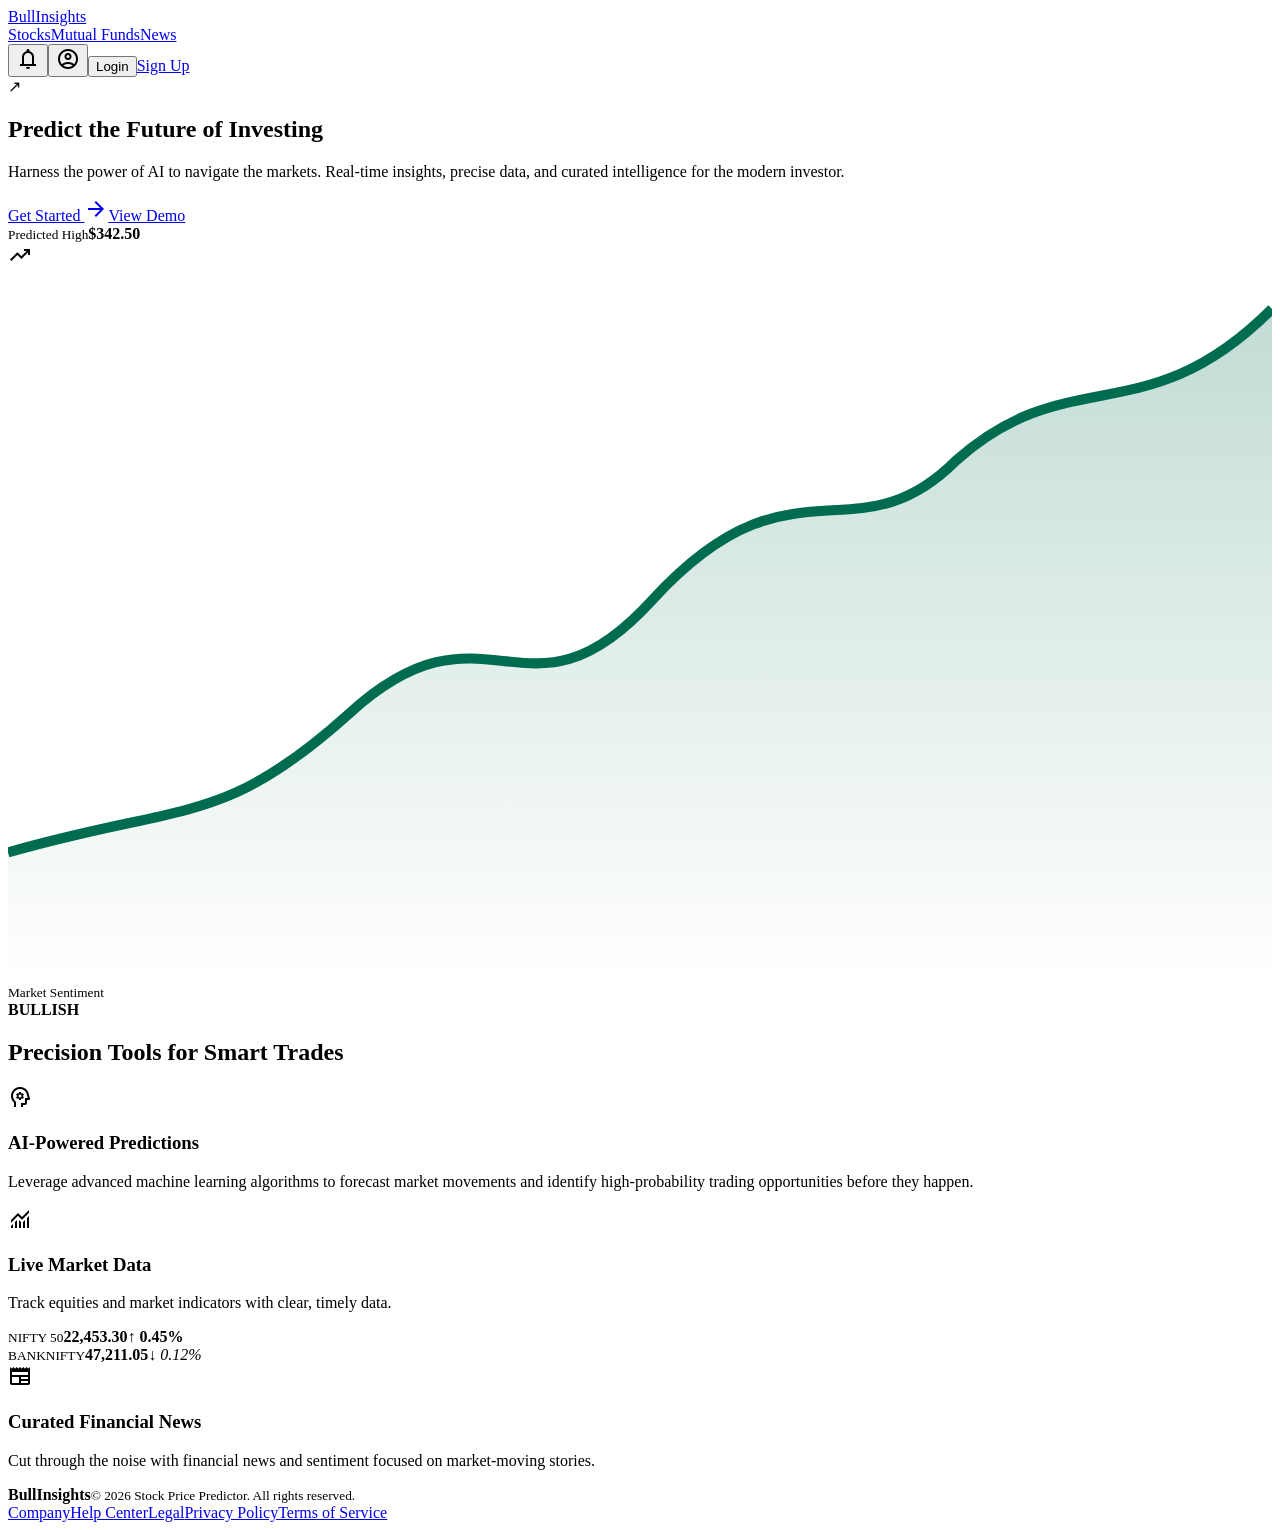
==== frontend/index.html @ f314deb7 "Add Stitch-inspired frontend home page" ====
<!DOCTYPE html>
<html lang="en">
<head>
  <meta charset="UTF-8">
  <meta name="viewport" content="width=device-width, initial-scale=1.0">
  <title>BullInsights - Predict the Future of Investing</title>
  <link rel="preconnect" href="https://fonts.googleapis.com">
  <link rel="preconnect" href="https://fonts.gstatic.com" crossorigin>
  <link href="https://fonts.googleapis.com/css2?family=Inter:wght@400;500;600;700&display=swap" rel="stylesheet">
  <link href="https://fonts.googleapis.com/css2?family=Material+Symbols+Outlined:wght,FILL@100..700,0..1&display=swap" rel="stylesheet">
  <link rel="stylesheet" href="css/style.css">
</head>
<body>
<header class="topbar"><nav class="nav container"><a class="brand" href="index.html">BullInsights</a><div class="nav-links"><a href="dashboard.html">Stocks</a><a href="dashboard.html">Mutual Funds</a><a href="dashboard.html">News</a></div><div class="actions"><button class="icon-btn"><span class="material-symbols-outlined">notifications</span></button><button class="icon-btn"><span class="material-symbols-outlined">account_circle</span></button><button class="login">Login</button><a class="btn primary" href="dashboard.html">Sign Up</a></div></nav></header>
<main>
<section class="hero container"><div class="hero-copy"><div class="logo-mark">↗</div><h1>Predict the <span>Future</span> of Investing</h1><p>Harness the power of AI to navigate the markets. Real-time insights, precise data, and curated intelligence for the modern investor.</p><div class="hero-actions"><a class="btn primary large" href="dashboard.html">Get Started <span class="material-symbols-outlined">arrow_forward</span></a><a class="btn secondary large" href="dashboard.html">View Demo</a></div></div><div class="hero-visual"><div class="visual-chart"><div class="mini-card"><div><small>Predicted High</small><strong>$342.50</strong></div><span class="material-symbols-outlined green">trending_up</span></div><div class="fake-chart"><svg viewBox="0 0 500 280" preserveAspectRatio="none"><defs><linearGradient id="g" x1="0" x2="0" y1="0" y2="1"><stop offset="0" stop-color="#006c4f" stop-opacity=".24"/><stop offset="1" stop-color="#006c4f" stop-opacity="0"/></linearGradient></defs><path fill="url(#g)" d="M0 230 C70 210 85 220 135 175 C190 125 205 185 255 130 C310 70 335 115 375 75 C420 35 450 65 500 15 V280 H0Z"/><path fill="none" stroke="#006c4f" stroke-width="4" d="M0 230 C70 210 85 220 135 175 C190 125 205 185 255 130 C310 70 335 115 375 75 C420 35 450 65 500 15"/></svg></div><div class="mini-card sentiment"><div><small>Market Sentiment</small><div class="progress"><i></i></div></div><b>BULLISH</b></div></div></div></section>
<section class="features"><div class="container"><div class="section-title"><h2>Precision Tools for Smart Trades</h2></div><div class="feature-grid"><article><div class="feature-icon"><span class="material-symbols-outlined">psychology</span></div><h3>AI-Powered Predictions</h3><p>Leverage advanced machine learning algorithms to forecast market movements and identify high-probability trading opportunities before they happen.</p></article><article class="wide"><div class="feature-icon"><span class="material-symbols-outlined">monitoring</span></div><h3>Live Market Data</h3><p>Track equities and market indicators with clear, timely data.</p><div class="market-mini"><div><small>NIFTY 50</small><strong>22,453.30</strong><b>↑ 0.45%</b></div><div><small>BANKNIFTY</small><strong>47,211.05</strong><em>↓ 0.12%</em></div></div></article><article><div class="feature-icon"><span class="material-symbols-outlined">newspaper</span></div><h3>Curated Financial News</h3><p>Cut through the noise with financial news and sentiment focused on market-moving stories.</p></article></div></div></section>
</main>
<footer class="footer"><div class="container footer-inner"><div><strong>BullInsights</strong><small>© 2026 Stock Price Predictor. All rights reserved.</small></div><div class="footer-links"><a href="#">Company</a><a href="#">Help Center</a><a href="#">Legal</a><a href="#">Privacy Policy</a><a href="#">Terms of Service</a></div></div></footer>
</body>
</html>
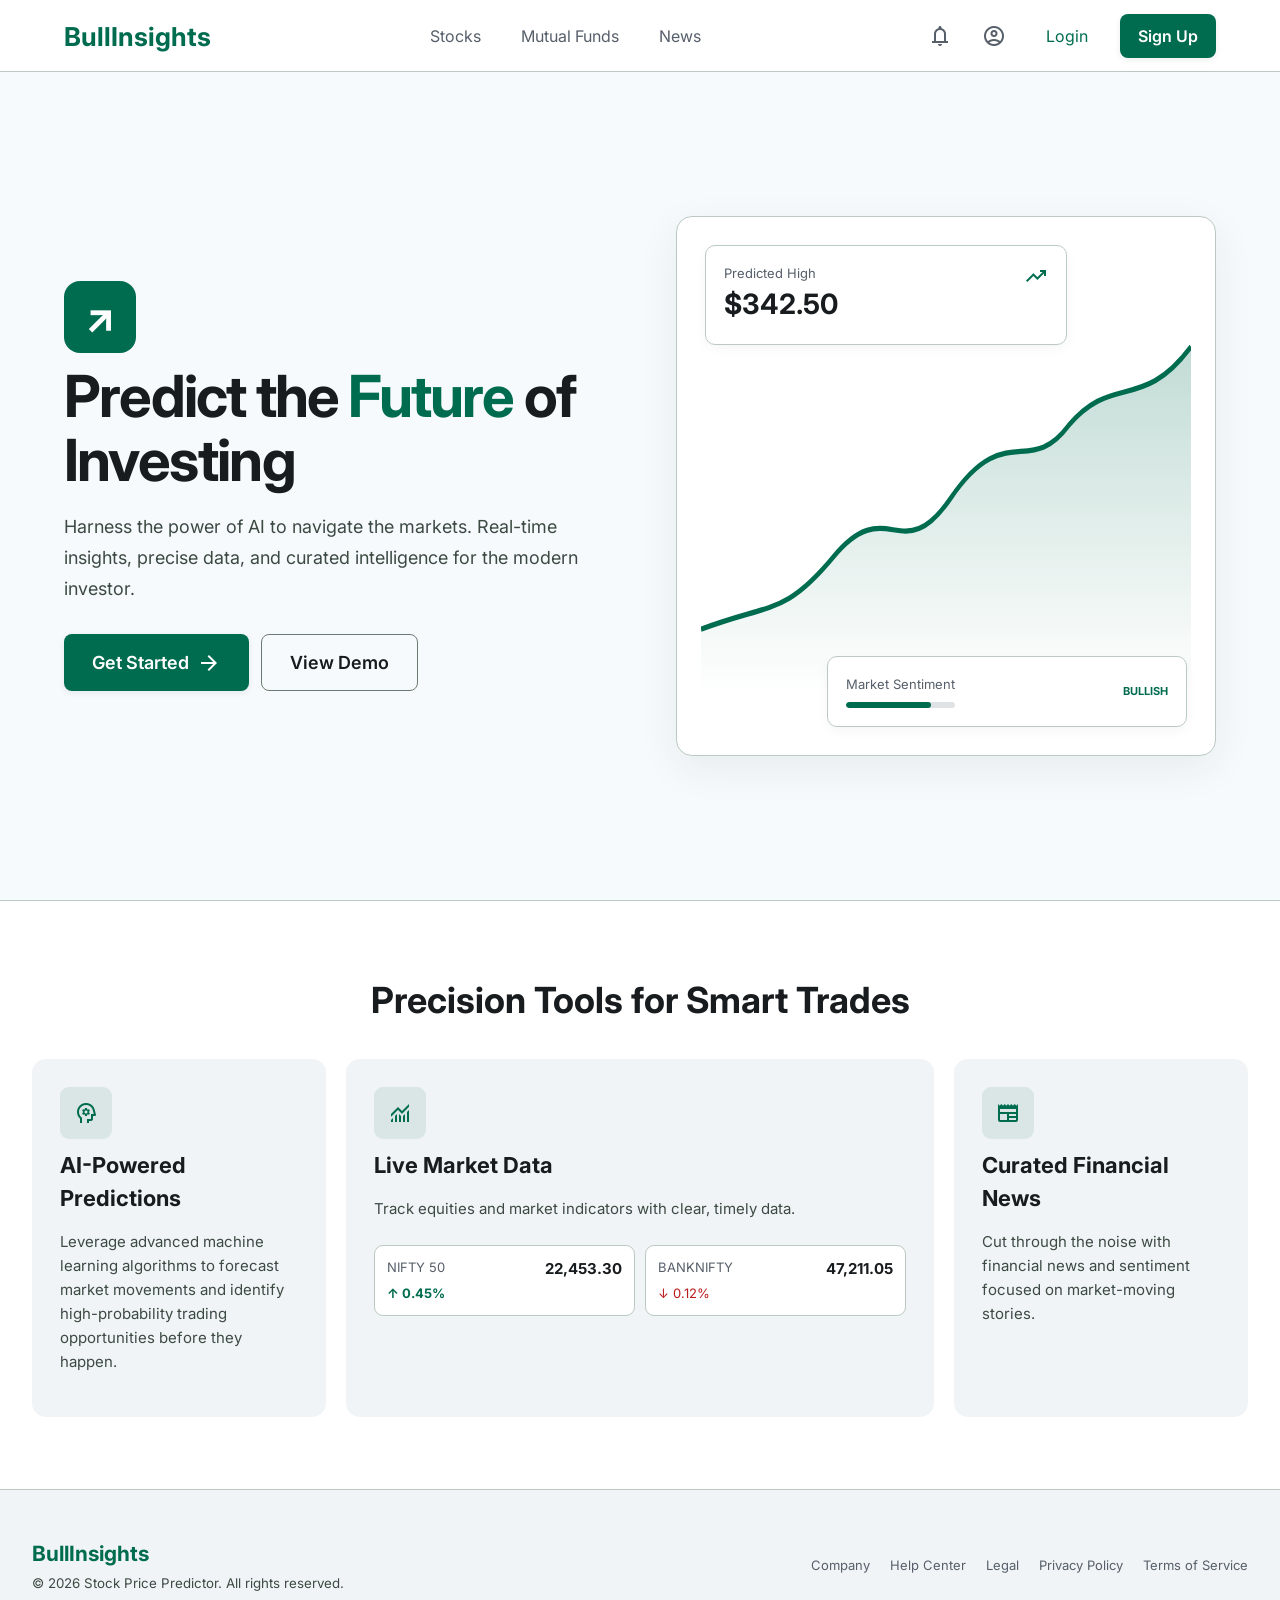
==== commit 3c78a4f4: "Add news image URL support" ====
--- a/frontend/index.html
+++ b/frontend/index.html
@@ -1,5 +1,6 @@
 <!DOCTYPE html>
 <html lang="en">
+
 <head>
   <meta charset="UTF-8">
   <meta name="viewport" content="width=device-width, initial-scale=1.0">
@@ -7,15 +8,96 @@
   <link rel="preconnect" href="https://fonts.googleapis.com">
   <link rel="preconnect" href="https://fonts.gstatic.com" crossorigin>
   <link href="https://fonts.googleapis.com/css2?family=Inter:wght@400;500;600;700&display=swap" rel="stylesheet">
-  <link href="https://fonts.googleapis.com/css2?family=Material+Symbols+Outlined:wght,FILL@100..700,0..1&display=swap" rel="stylesheet">
+  <link href="https://fonts.googleapis.com/css2?family=Material+Symbols+Outlined:wght,FILL@100..700,0..1&display=swap"
+    rel="stylesheet">
   <link rel="stylesheet" href="css/style.css">
 </head>
+
 <body>
-<header class="topbar"><nav class="nav container"><a class="brand" href="index.html">BullInsights</a><div class="nav-links"><a href="dashboard.html">Stocks</a><a href="dashboard.html">Mutual Funds</a><a href="dashboard.html">News</a></div><div class="actions"><button class="icon-btn"><span class="material-symbols-outlined">notifications</span></button><button class="icon-btn"><span class="material-symbols-outlined">account_circle</span></button><button class="login">Login</button><a class="btn primary" href="dashboard.html">Sign Up</a></div></nav></header>
-<main>
-<section class="hero container"><div class="hero-copy"><div class="logo-mark">↗</div><h1>Predict the <span>Future</span> of Investing</h1><p>Harness the power of AI to navigate the markets. Real-time insights, precise data, and curated intelligence for the modern investor.</p><div class="hero-actions"><a class="btn primary large" href="dashboard.html">Get Started <span class="material-symbols-outlined">arrow_forward</span></a><a class="btn secondary large" href="dashboard.html">View Demo</a></div></div><div class="hero-visual"><div class="visual-chart"><div class="mini-card"><div><small>Predicted High</small><strong>$342.50</strong></div><span class="material-symbols-outlined green">trending_up</span></div><div class="fake-chart"><svg viewBox="0 0 500 280" preserveAspectRatio="none"><defs><linearGradient id="g" x1="0" x2="0" y1="0" y2="1"><stop offset="0" stop-color="#006c4f" stop-opacity=".24"/><stop offset="1" stop-color="#006c4f" stop-opacity="0"/></linearGradient></defs><path fill="url(#g)" d="M0 230 C70 210 85 220 135 175 C190 125 205 185 255 130 C310 70 335 115 375 75 C420 35 450 65 500 15 V280 H0Z"/><path fill="none" stroke="#006c4f" stroke-width="4" d="M0 230 C70 210 85 220 135 175 C190 125 205 185 255 130 C310 70 335 115 375 75 C420 35 450 65 500 15"/></svg></div><div class="mini-card sentiment"><div><small>Market Sentiment</small><div class="progress"><i></i></div></div><b>BULLISH</b></div></div></div></section>
-<section class="features"><div class="container"><div class="section-title"><h2>Precision Tools for Smart Trades</h2></div><div class="feature-grid"><article><div class="feature-icon"><span class="material-symbols-outlined">psychology</span></div><h3>AI-Powered Predictions</h3><p>Leverage advanced machine learning algorithms to forecast market movements and identify high-probability trading opportunities before they happen.</p></article><article class="wide"><div class="feature-icon"><span class="material-symbols-outlined">monitoring</span></div><h3>Live Market Data</h3><p>Track equities and market indicators with clear, timely data.</p><div class="market-mini"><div><small>NIFTY 50</small><strong>22,453.30</strong><b>↑ 0.45%</b></div><div><small>BANKNIFTY</small><strong>47,211.05</strong><em>↓ 0.12%</em></div></div></article><article><div class="feature-icon"><span class="material-symbols-outlined">newspaper</span></div><h3>Curated Financial News</h3><p>Cut through the noise with financial news and sentiment focused on market-moving stories.</p></article></div></div></section>
-</main>
-<footer class="footer"><div class="container footer-inner"><div><strong>BullInsights</strong><small>© 2026 Stock Price Predictor. All rights reserved.</small></div><div class="footer-links"><a href="#">Company</a><a href="#">Help Center</a><a href="#">Legal</a><a href="#">Privacy Policy</a><a href="#">Terms of Service</a></div></div></footer>
+  <header class="topbar">
+    <nav class="nav container"><a class="brand" href="index.html">BullInsights</a>
+      <div class="nav-links"><a href="dashboard.html">Stocks</a><a href="dashboard.html">Mutual Funds</a><a
+          href="dashboard.html">News</a></div>
+      <div class="actions"><button class="icon-btn"><span
+            class="material-symbols-outlined">notifications</span></button><button class="icon-btn"><span
+            class="material-symbols-outlined">account_circle</span></button><button class="login">Login</button><a
+          class="btn primary" href="dashboard.html">Sign Up</a></div>
+    </nav>
+  </header>
+  <main>
+    <section class="hero container">
+      <div class="hero-copy">
+        <div class="logo-mark">↗</div>
+        <h1>Predict the <span>Future</span> of Investing</h1>
+        <p>Harness the power of AI to navigate the markets. Real-time insights, precise data, and curated intelligence
+          for the modern investor.</p>
+        <div class="hero-actions"><a class="btn primary large" href="dashboard.html">Get Started <span
+              class="material-symbols-outlined">arrow_forward</span></a><a class="btn secondary large"
+            href="dashboard.html">View Demo</a></div>
+      </div>
+      <div class="hero-visual">
+        <div class="visual-chart">
+          <div class="mini-card">
+            <div><small>Predicted High</small><strong>$342.50</strong></div><span
+              class="material-symbols-outlined green">trending_up</span>
+          </div>
+          <div class="fake-chart"><svg viewBox="0 0 500 280" preserveAspectRatio="none">
+              <defs>
+                <linearGradient id="g" x1="0" x2="0" y1="0" y2="1">
+                  <stop offset="0" stop-color="#006c4f" stop-opacity=".24" />
+                  <stop offset="1" stop-color="#006c4f" stop-opacity="0" />
+                </linearGradient>
+              </defs>
+              <path fill="url(#g)"
+                d="M0 230 C70 210 85 220 135 175 C190 125 205 185 255 130 C310 70 335 115 375 75 C420 35 450 65 500 15 V280 H0Z" />
+              <path fill="none" stroke="#006c4f" stroke-width="4"
+                d="M0 230 C70 210 85 220 135 175 C190 125 205 185 255 130 C310 70 335 115 375 75 C420 35 450 65 500 15" />
+            </svg></div>
+          <div class="mini-card sentiment">
+            <div><small>Market Sentiment</small>
+              <div class="progress"><i></i></div>
+            </div><b>BULLISH</b>
+          </div>
+        </div>
+      </div>
+    </section>
+    <section class="features">
+      <div class="container">
+        <div class="section-title">
+          <h2>Precision Tools for Smart Trades</h2>
+        </div>
+        <div class="feature-grid">
+          <article>
+            <div class="feature-icon"><span class="material-symbols-outlined">psychology</span></div>
+            <h3>AI-Powered Predictions</h3>
+            <p>Leverage advanced machine learning algorithms to forecast market movements and identify high-probability
+              trading opportunities before they happen.</p>
+          </article>
+          <article class="wide">
+            <div class="feature-icon"><span class="material-symbols-outlined">monitoring</span></div>
+            <h3>Live Market Data</h3>
+            <p>Track equities and market indicators with clear, timely data.</p>
+            <div class="market-mini">
+              <div><small>NIFTY 50</small><strong>22,453.30</strong><b>↑ 0.45%</b></div>
+              <div><small>BANKNIFTY</small><strong>47,211.05</strong><em>↓ 0.12%</em></div>
+            </div>
+          </article>
+          <article>
+            <div class="feature-icon"><span class="material-symbols-outlined">newspaper</span></div>
+            <h3>Curated Financial News</h3>
+            <p>Cut through the noise with financial news and sentiment focused on market-moving stories.</p>
+          </article>
+        </div>
+      </div>
+    </section>
+  </main>
+  <footer class="footer">
+    <div class="container footer-inner">
+      <div><strong>BullInsights</strong><small>© 2026 Stock Price Predictor. All rights reserved.</small></div>
+      <div class="footer-links"><a href="#">Company</a><a href="#">Help Center</a><a href="#">Legal</a><a
+          href="#">Privacy Policy</a><a href="#">Terms of Service</a></div>
+    </div>
+  </footer>
 </body>
+
 </html>
--- a/frontend/css/style.css
+++ b/frontend/css/style.css
@@ -0,0 +1 @@
+*{box-sizing:border-box}body{margin:0;background:#f7fafc;color:#181c1e;font-family:Inter,Arial,sans-serif;line-height:1.5}a{text-decoration:none;color:inherit}button{font:inherit;border:0;background:none;cursor:pointer}.container{width:min(1440px,calc(100% - 64px));margin:auto}.topbar,.dash-top{height:72px;background:#fff;border-bottom:1px solid #bacac1;position:sticky;top:0;z-index:10}.nav,.dash-top{display:flex;align-items:center;justify-content:space-between;padding:0 32px}.nav{height:72px}.brand,.side-brand{font-weight:700;font-size:26px;color:#006c4f}.nav-links,.dash-links{display:flex;gap:40px;color:#565f6a}.nav-links a:hover,.dash-links a:hover{color:#006c4f}.actions{display:flex;align-items:center;gap:14px}.icon-btn{width:40px;height:40px;border-radius:50%;color:#565f6a;display:grid;place-items:center}.icon-btn:hover{background:#ebeef0;color:#006c4f}.login{color:#006c4f;padding:10px 18px}.btn{display:inline-flex;align-items:center;justify-content:center;gap:8px;padding:10px 18px;border-radius:8px;font-weight:600;transition:.2s}.btn.primary{background:#006c4f;color:#fff;box-shadow:0 2px 6px #1c252e14}.btn.primary:hover{background:#00533c}.btn.secondary{border:1px solid #6b7b72;color:#181c1e}.btn.large{padding:14px 28px;font-size:18px}.hero{display:grid;grid-template-columns:1fr 1fr;gap:72px;align-items:center;min-height:calc(100vh - 72px);padding:64px 32px}.logo-mark{width:72px;height:72px;border-radius:16px;background:#006c4f;color:#fff;display:grid;place-items:center;font-size:42px;font-weight:700;margin-bottom:12px}.hero h1{font-size:58px;line-height:1.1;letter-spacing:-1.8px;margin:0 0 20px}.hero h1 span{color:#006c4f}.hero p{font-size:18px;line-height:1.7;color:#3c4a43;max-width:680px}.hero-actions{display:flex;gap:12px;margin-top:30px}.hero-visual{display:flex;justify-content:center}.visual-chart{width:min(620px,100%);aspect-ratio:1;background:#fff;border:1px solid #bacac1;border-radius:16px;box-shadow:0 12px 40px #1c252e12;padding:28px;position:relative;overflow:hidden}.fake-chart{position:absolute;inset:110px 24px 60px}.fake-chart svg{width:100%;height:100%}.mini-card{position:relative;z-index:2;background:#fffffff0;backdrop-filter:blur(6px);border:1px solid #bacac1;border-radius:10px;padding:18px;display:flex;justify-content:space-between;width:75%;box-shadow:0 4px 12px #1c252e0a}.mini-card small,.market-mini small,.card small{display:block;color:#565f6a;font-size:13px}.mini-card strong{display:block;font-size:28px}.green,.mini-card b,.market-mini b,.price span,.forecast span,.movers span,.sensex span{color:#006c4f}.sentiment{position:absolute;right:28px;bottom:28px;width:67%;align-items:center}.progress,.bar{height:6px;background:#e0e3e5;border-radius:99px;overflow:hidden;margin-top:8px}.progress i,.bar i{display:block;height:100%;background:#006c4f;border-radius:99px;width:78%}.mini-card b{font-size:11px}.features{background:#fff;border-top:1px solid #bacac1;padding:72px 0}.section-title{text-align:center;margin-bottom:32px}.section-title h2{font-size:36px;margin:0}.feature-grid{display:grid;grid-template-columns:1fr 2fr 1fr;gap:20px}.feature-grid article{background:#f1f4f6;border-radius:14px;padding:28px;min-height:260px}.feature-icon{width:52px;height:52px;border-radius:9px;background:#006c4f1a;color:#006c4f;display:grid;place-items:center;margin-bottom:10px}.feature-grid h3{font-size:22px;margin:8px 0}.feature-grid p{font-size:15px;line-height:1.6;color:#3c4a43}.market-mini{display:flex;gap:10px;margin-top:24px}.market-mini>div{flex:1;background:#fff;border:1px solid #bacac1;border-radius:9px;padding:12px;display:grid;grid-template-columns:1fr auto;gap:3px 12px}.market-mini strong{font-size:15px}.market-mini b,.market-mini em{font-size:13px;font-style:normal}.market-mini em{color:#ba1a1a}.footer{border-top:1px solid #bacac1;background:#f1f4f6;padding:48px 0}.footer-inner{display:flex;justify-content:space-between;align-items:center;gap:24px}.footer strong{display:block;color:#006c4f;font-size:21px}.footer small{color:#3c4a43}.footer-links{display:flex;gap:20px;color:#565f6a;font-size:13px}.dashboard-page{display:flex;height:100vh;overflow:hidden}.sidebar{width:272px;flex-shrink:0;background:#fff;border-right:1px solid #bacac1}.side-brand{height:72px;display:flex;align-items:center;padding:0 28px;border-bottom:1px solid #bacac1}.sidebar nav{padding:28px 18px;display:grid;gap:10px}.sidebar nav a{display:flex;gap:12px;align-items:center;padding:12px 10px;border-radius:8px;color:#565f6a}.sidebar nav a.active,.sidebar nav a:hover{background:#00d09c;color:#00533c}.dash-main{flex:1;min-width:0;display:flex;flex-direction:column;overflow:hidden}.dash-top{position:relative;flex-shrink:0}.dash-links .active-link{color:#006c4f;border-bottom:2px solid #006c4f;padding-bottom:5px}.dash-content{overflow:auto;padding:40px 32px 0;max-width:none;width:100%}.overview-head{display:flex;justify-content:space-between;align-items:end;margin-bottom:28px}.overview-head h1{font-size:36px;margin:0}.overview-head p{margin:6px 0;color:#565f6a;font-size:15px}.sensex{text-align:right}.sensex small{color:#565f6a;font-size:13px}.sensex strong{display:block;font-size:16px}.dash-grid,.bottom-grid{display:grid;grid-template-columns:minmax(0,2fr) minmax(360px,1fr);gap:24px}.bottom-grid{grid-template-columns:1fr 1fr;margin-top:24px}.card{background:#fff;border-radius:14px;padding:22px;box-shadow:0 4px 12px #1c252e0a}.card:hover{box-shadow:0 8px 24px #1c252e14}.card-head{display:flex;justify-content:space-between;align-items:start;margin-bottom:20px}.card-head h2,.card-title h2{font-size:22px;margin:0}.price{text-align:right}.price strong{display:block;font-size:28px}.price span,.forecast span{background:#006c4f1a;padding:5px 9px;border-radius:99px;font-size:13px}.chart{height:340px;position:relative}.chart svg{width:100%;height:100%}.axis{position:absolute;bottom:0;left:0;right:0;display:flex;justify-content:space-between;color:#565f6a;font-size:12px}.periods{display:flex;gap:8px;margin-top:14px}.periods button,.toggle button{padding:7px 14px;border-radius:5px;color:#565f6a}.periods .selected,.toggle .selected{background:#e5e9eb;color:#181c1e}.card-title{display:flex;align-items:center;gap:8px;margin-bottom:18px;color:#006c4f}.card-title h2{color:#181c1e}.forecast{display:flex;align-items:center;gap:10px;margin:10px 0 28px}.forecast strong{font-size:32px;color:#006c4f}.confidence>div:first-child{display:flex;justify-content:space-between;color:#565f6a;font-size:13px}.bar{height:9px}.rationale{margin-top:18px;background:#ebeef0;border:1px solid #bacac1;border-radius:8px;padding:14px;font-size:14px;line-height:1.6;color:#565f6a}.full{width:100%;margin-top:18px}.simple{align-items:center}.simple>a{font-size:13px;color:#006c4f}.movers>div{display:flex;justify-content:space-between;padding:13px 0;border-bottom:1px solid #bacac180}.movers>div:last-child{border:0}.movers p{margin:0;text-align:right}.movers p:first-child{text-align:left}.movers b,.movers strong{display:block}.movers small{font-size:13px}.news-list{display:grid;gap:18px;max-height:900px;overflow:auto;padding-right:6px}.news-list article{display:flex;gap:16px;padding:4px;border-radius:8px}.news-list article.clickable{cursor:pointer}.news-list article.clickable:hover{background:#f1f4f6}.news-image{width:92px;height:92px;flex-shrink:0;border-radius:7px;background:#eef2f1;display:grid;place-items:center;overflow:hidden}.news-image img{width:52px;height:52px;object-fit:contain}.news-copy{min-width:0}.news-copy small{display:block;color:#565f6a;font-size:12px}.news-list h3{font-size:15px;line-height:1.45;margin:5px 0}.news-meta{font-size:12px;color:#006c4f;font-weight:600}.news-status{color:#565f6a}.news-empty{padding:24px;text-align:center;color:#565f6a}.dash-footer{margin-top:40px}.dash-footer .container{width:100%}@media(max-width:1100px){.container{width:min(100% - 48px,1440px)}.hero{gap:40px}.hero h1{font-size:50px}.dash-grid{grid-template-columns:minmax(0,1.7fr) minmax(320px,1fr)}}@media(max-width:900px){.nav-links,.login,.topbar .icon-btn{display:none}.hero{grid-template-columns:1fr;min-height:auto;padding:56px 24px}.feature-grid{grid-template-columns:1fr}.feature-grid .wide{grid-column:auto}.sidebar{display:none}.dash-links{display:none}.dash-grid,.bottom-grid{grid-template-columns:1fr}.overview-head{align-items:start}.sensex{display:none}.dash-content{padding-top:24px}.footer-inner{flex-direction:column;text-align:center}}@media(max-width:560px){.container{width:min(100% - 32px,1440px)}.hero h1{font-size:38px}.hero-actions{flex-direction:column;width:100%}.btn.large{width:100%}.visual-chart{padding:16px}.sentiment{right:16px;bottom:16px}.market-mini{flex-direction:column}.dash-top{padding:0 16px}.dash-content{padding-left:16px;padding-right:16px}.card-head{gap:8px}.price strong{font-size:20px}.chart{height:230px}.news-image{width:72px;height:72px}.news-image img{width:44px;height:44px}}
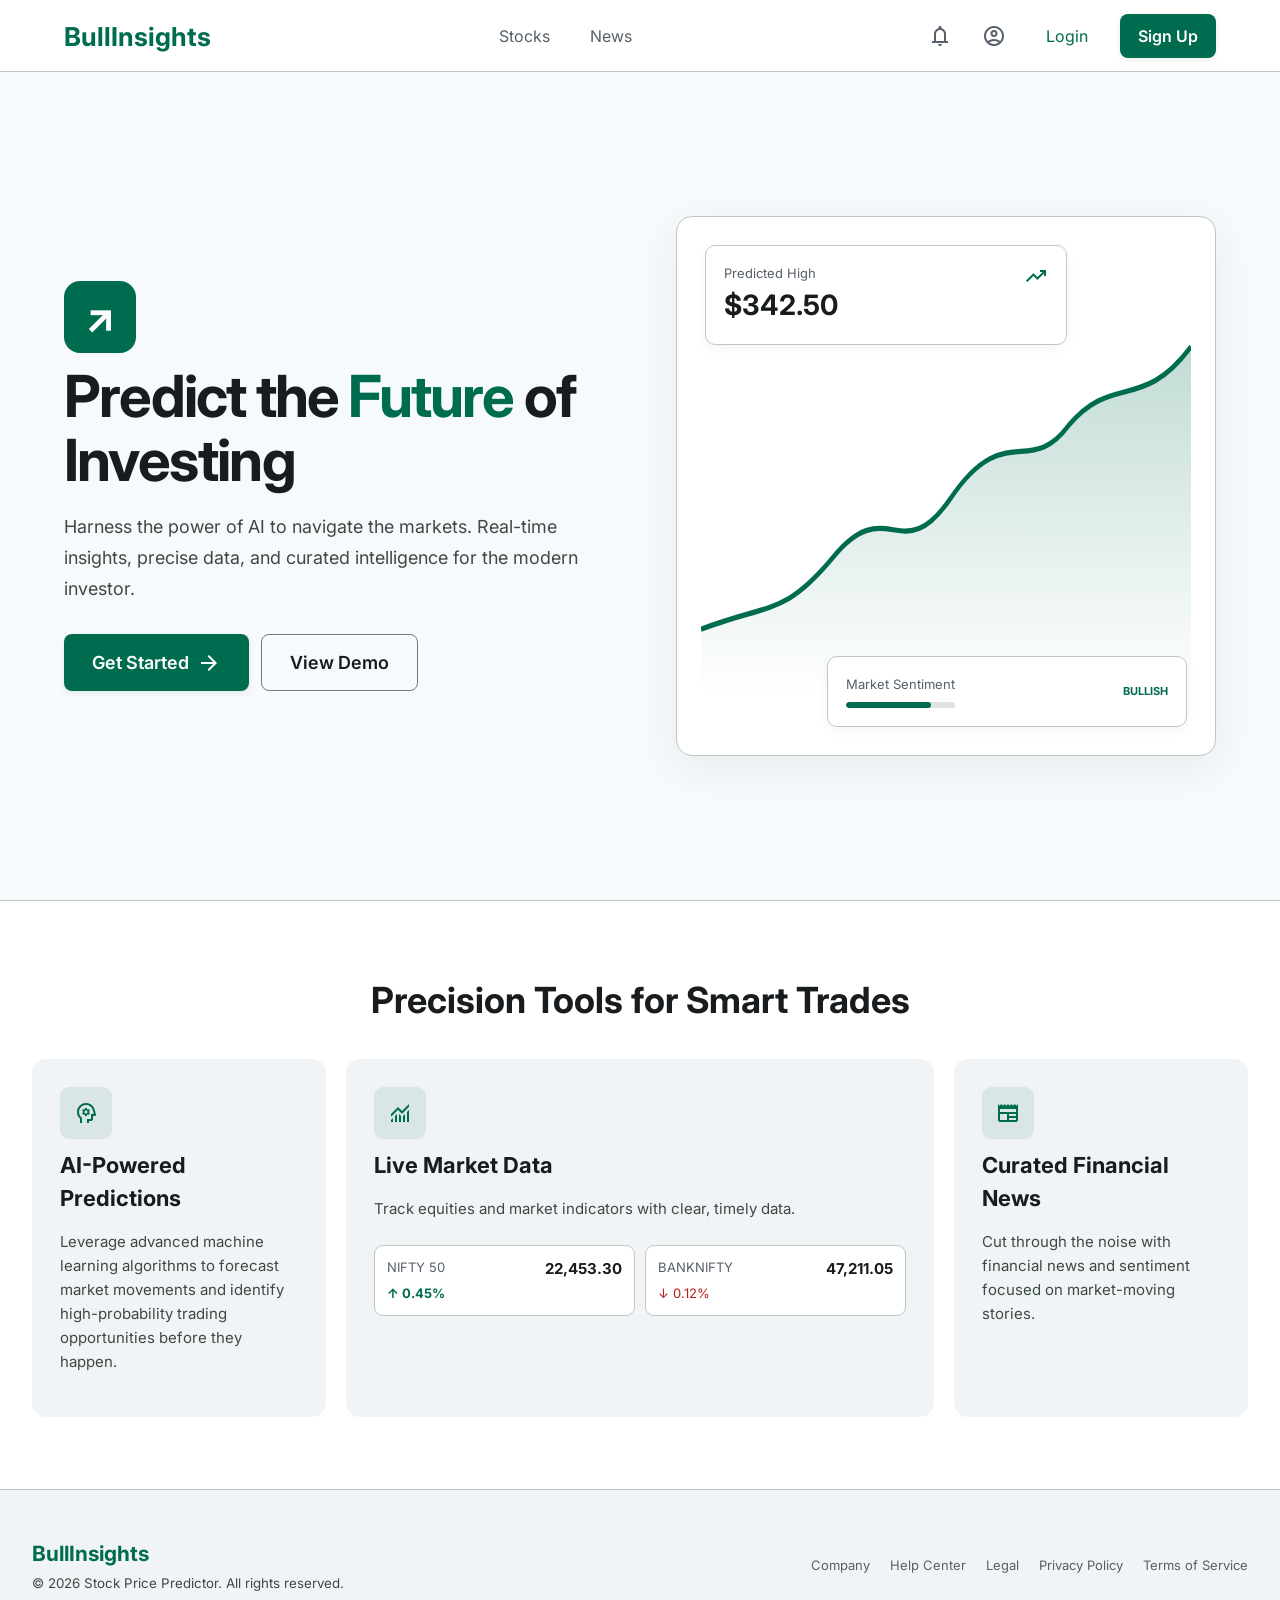
==== commit 70580965: "Simplify landing page navigation" ====
--- a/frontend/index.html
+++ b/frontend/index.html
@@ -1,6 +1,5 @@
 <!DOCTYPE html>
 <html lang="en">
-
 <head>
   <meta charset="UTF-8">
   <meta name="viewport" content="width=device-width, initial-scale=1.0">
@@ -8,20 +7,14 @@
   <link rel="preconnect" href="https://fonts.googleapis.com">
   <link rel="preconnect" href="https://fonts.gstatic.com" crossorigin>
   <link href="https://fonts.googleapis.com/css2?family=Inter:wght@400;500;600;700&display=swap" rel="stylesheet">
-  <link href="https://fonts.googleapis.com/css2?family=Material+Symbols+Outlined:wght,FILL@100..700,0..1&display=swap"
-    rel="stylesheet">
+  <link href="https://fonts.googleapis.com/css2?family=Material+Symbols+Outlined:wght,FILL@100..700,0..1&display=swap" rel="stylesheet">
   <link rel="stylesheet" href="css/style.css">
 </head>
-
 <body>
   <header class="topbar">
     <nav class="nav container"><a class="brand" href="index.html">BullInsights</a>
-      <div class="nav-links"><a href="dashboard.html">Stocks</a><a href="dashboard.html">Mutual Funds</a><a
-          href="dashboard.html">News</a></div>
-      <div class="actions"><button class="icon-btn"><span
-            class="material-symbols-outlined">notifications</span></button><button class="icon-btn"><span
-            class="material-symbols-outlined">account_circle</span></button><button class="login">Login</button><a
-          class="btn primary" href="dashboard.html">Sign Up</a></div>
+      <div class="nav-links"><a href="dashboard.html">Stocks</a><a href="news.html">News</a></div>
+      <div class="actions"><button class="icon-btn"><span class="material-symbols-outlined">notifications</span></button><button class="icon-btn"><span class="material-symbols-outlined">account_circle</span></button><button class="login">Login</button><a class="btn primary" href="dashboard.html">Sign Up</a></div>
     </nav>
   </header>
   <main>
@@ -29,75 +22,23 @@
       <div class="hero-copy">
         <div class="logo-mark">↗</div>
         <h1>Predict the <span>Future</span> of Investing</h1>
-        <p>Harness the power of AI to navigate the markets. Real-time insights, precise data, and curated intelligence
-          for the modern investor.</p>
-        <div class="hero-actions"><a class="btn primary large" href="dashboard.html">Get Started <span
-              class="material-symbols-outlined">arrow_forward</span></a><a class="btn secondary large"
-            href="dashboard.html">View Demo</a></div>
+        <p>Harness the power of AI to navigate the markets. Real-time insights, precise data, and curated intelligence for the modern investor.</p>
+        <div class="hero-actions"><a class="btn primary large" href="dashboard.html">Get Started <span class="material-symbols-outlined">arrow_forward</span></a><a class="btn secondary large" href="dashboard.html">View Demo</a></div>
       </div>
       <div class="hero-visual">
         <div class="visual-chart">
-          <div class="mini-card">
-            <div><small>Predicted High</small><strong>$342.50</strong></div><span
-              class="material-symbols-outlined green">trending_up</span>
-          </div>
-          <div class="fake-chart"><svg viewBox="0 0 500 280" preserveAspectRatio="none">
-              <defs>
-                <linearGradient id="g" x1="0" x2="0" y1="0" y2="1">
-                  <stop offset="0" stop-color="#006c4f" stop-opacity=".24" />
-                  <stop offset="1" stop-color="#006c4f" stop-opacity="0" />
-                </linearGradient>
-              </defs>
-              <path fill="url(#g)"
-                d="M0 230 C70 210 85 220 135 175 C190 125 205 185 255 130 C310 70 335 115 375 75 C420 35 450 65 500 15 V280 H0Z" />
-              <path fill="none" stroke="#006c4f" stroke-width="4"
-                d="M0 230 C70 210 85 220 135 175 C190 125 205 185 255 130 C310 70 335 115 375 75 C420 35 450 65 500 15" />
-            </svg></div>
-          <div class="mini-card sentiment">
-            <div><small>Market Sentiment</small>
-              <div class="progress"><i></i></div>
-            </div><b>BULLISH</b>
-          </div>
+          <div class="mini-card"><div><small>Predicted High</small><strong>$342.50</strong></div><span class="material-symbols-outlined green">trending_up</span></div>
+          <div class="fake-chart"><svg viewBox="0 0 500 280" preserveAspectRatio="none"><defs><linearGradient id="g" x1="0" x2="0" y1="0" y2="1"><stop offset="0" stop-color="#006c4f" stop-opacity=".24"/><stop offset="1" stop-color="#006c4f" stop-opacity="0"/></linearGradient></defs><path fill="url(#g)" d="M0 230 C70 210 85 220 135 175 C190 125 205 185 255 130 C310 70 335 115 375 75 C420 35 450 65 500 15 V280 H0Z"/><path fill="none" stroke="#006c4f" stroke-width="4" d="M0 230 C70 210 85 220 135 175 C190 125 205 185 255 130 C310 70 335 115 375 75 C420 35 450 65 500 15"/></svg></div>
+          <div class="mini-card sentiment"><div><small>Market Sentiment</small><div class="progress"><i></i></div></div><b>BULLISH</b></div>
         </div>
       </div>
     </section>
-    <section class="features">
-      <div class="container">
-        <div class="section-title">
-          <h2>Precision Tools for Smart Trades</h2>
-        </div>
-        <div class="feature-grid">
-          <article>
-            <div class="feature-icon"><span class="material-symbols-outlined">psychology</span></div>
-            <h3>AI-Powered Predictions</h3>
-            <p>Leverage advanced machine learning algorithms to forecast market movements and identify high-probability
-              trading opportunities before they happen.</p>
-          </article>
-          <article class="wide">
-            <div class="feature-icon"><span class="material-symbols-outlined">monitoring</span></div>
-            <h3>Live Market Data</h3>
-            <p>Track equities and market indicators with clear, timely data.</p>
-            <div class="market-mini">
-              <div><small>NIFTY 50</small><strong>22,453.30</strong><b>↑ 0.45%</b></div>
-              <div><small>BANKNIFTY</small><strong>47,211.05</strong><em>↓ 0.12%</em></div>
-            </div>
-          </article>
-          <article>
-            <div class="feature-icon"><span class="material-symbols-outlined">newspaper</span></div>
-            <h3>Curated Financial News</h3>
-            <p>Cut through the noise with financial news and sentiment focused on market-moving stories.</p>
-          </article>
-        </div>
-      </div>
-    </section>
+    <section class="features"><div class="container"><div class="section-title"><h2>Precision Tools for Smart Trades</h2></div><div class="feature-grid">
+      <article><div class="feature-icon"><span class="material-symbols-outlined">psychology</span></div><h3>AI-Powered Predictions</h3><p>Leverage advanced machine learning algorithms to forecast market movements and identify high-probability trading opportunities before they happen.</p></article>
+      <article class="wide"><div class="feature-icon"><span class="material-symbols-outlined">monitoring</span></div><h3>Live Market Data</h3><p>Track equities and market indicators with clear, timely data.</p><div class="market-mini"><div><small>NIFTY 50</small><strong>22,453.30</strong><b>↑ 0.45%</b></div><div><small>BANKNIFTY</small><strong>47,211.05</strong><em>↓ 0.12%</em></div></div></article>
+      <article><div class="feature-icon"><span class="material-symbols-outlined">newspaper</span></div><h3>Curated Financial News</h3><p>Cut through the noise with financial news and sentiment focused on market-moving stories.</p></article>
+    </div></div></section>
   </main>
-  <footer class="footer">
-    <div class="container footer-inner">
-      <div><strong>BullInsights</strong><small>© 2026 Stock Price Predictor. All rights reserved.</small></div>
-      <div class="footer-links"><a href="#">Company</a><a href="#">Help Center</a><a href="#">Legal</a><a
-          href="#">Privacy Policy</a><a href="#">Terms of Service</a></div>
-    </div>
-  </footer>
+  <footer class="footer"><div class="container footer-inner"><div><strong>BullInsights</strong><small>© 2026 Stock Price Predictor. All rights reserved.</small></div><div class="footer-links"><a href="#">Company</a><a href="#">Help Center</a><a href="#">Legal</a><a href="#">Privacy Policy</a><a href="#">Terms of Service</a></div></div></footer>
 </body>
-
-</html>+</html>
--- a/frontend/css/style.css
+++ b/frontend/css/style.css
@@ -1 +1 @@
-*{box-sizing:border-box}body{margin:0;background:#f7fafc;color:#181c1e;font-family:Inter,Arial,sans-serif;line-height:1.5}a{text-decoration:none;color:inherit}button{font:inherit;border:0;background:none;cursor:pointer}.container{width:min(1440px,calc(100% - 64px));margin:auto}.topbar,.dash-top{height:72px;background:#fff;border-bottom:1px solid #bacac1;position:sticky;top:0;z-index:10}.nav,.dash-top{display:flex;align-items:center;justify-content:space-between;padding:0 32px}.nav{height:72px}.brand,.side-brand{font-weight:700;font-size:26px;color:#006c4f}.nav-links,.dash-links{display:flex;gap:40px;color:#565f6a}.nav-links a:hover,.dash-links a:hover{color:#006c4f}.actions{display:flex;align-items:center;gap:14px}.icon-btn{width:40px;height:40px;border-radius:50%;color:#565f6a;display:grid;place-items:center}.icon-btn:hover{background:#ebeef0;color:#006c4f}.login{color:#006c4f;padding:10px 18px}.btn{display:inline-flex;align-items:center;justify-content:center;gap:8px;padding:10px 18px;border-radius:8px;font-weight:600;transition:.2s}.btn.primary{background:#006c4f;color:#fff;box-shadow:0 2px 6px #1c252e14}.btn.primary:hover{background:#00533c}.btn.secondary{border:1px solid #6b7b72;color:#181c1e}.btn.large{padding:14px 28px;font-size:18px}.hero{display:grid;grid-template-columns:1fr 1fr;gap:72px;align-items:center;min-height:calc(100vh - 72px);padding:64px 32px}.logo-mark{width:72px;height:72px;border-radius:16px;background:#006c4f;color:#fff;display:grid;place-items:center;font-size:42px;font-weight:700;margin-bottom:12px}.hero h1{font-size:58px;line-height:1.1;letter-spacing:-1.8px;margin:0 0 20px}.hero h1 span{color:#006c4f}.hero p{font-size:18px;line-height:1.7;color:#3c4a43;max-width:680px}.hero-actions{display:flex;gap:12px;margin-top:30px}.hero-visual{display:flex;justify-content:center}.visual-chart{width:min(620px,100%);aspect-ratio:1;background:#fff;border:1px solid #bacac1;border-radius:16px;box-shadow:0 12px 40px #1c252e12;padding:28px;position:relative;overflow:hidden}.fake-chart{position:absolute;inset:110px 24px 60px}.fake-chart svg{width:100%;height:100%}.mini-card{position:relative;z-index:2;background:#fffffff0;backdrop-filter:blur(6px);border:1px solid #bacac1;border-radius:10px;padding:18px;display:flex;justify-content:space-between;width:75%;box-shadow:0 4px 12px #1c252e0a}.mini-card small,.market-mini small,.card small{display:block;color:#565f6a;font-size:13px}.mini-card strong{display:block;font-size:28px}.green,.mini-card b,.market-mini b,.price span,.forecast span,.movers span,.sensex span{color:#006c4f}.sentiment{position:absolute;right:28px;bottom:28px;width:67%;align-items:center}.progress,.bar{height:6px;background:#e0e3e5;border-radius:99px;overflow:hidden;margin-top:8px}.progress i,.bar i{display:block;height:100%;background:#006c4f;border-radius:99px;width:78%}.mini-card b{font-size:11px}.features{background:#fff;border-top:1px solid #bacac1;padding:72px 0}.section-title{text-align:center;margin-bottom:32px}.section-title h2{font-size:36px;margin:0}.feature-grid{display:grid;grid-template-columns:1fr 2fr 1fr;gap:20px}.feature-grid article{background:#f1f4f6;border-radius:14px;padding:28px;min-height:260px}.feature-icon{width:52px;height:52px;border-radius:9px;background:#006c4f1a;color:#006c4f;display:grid;place-items:center;margin-bottom:10px}.feature-grid h3{font-size:22px;margin:8px 0}.feature-grid p{font-size:15px;line-height:1.6;color:#3c4a43}.market-mini{display:flex;gap:10px;margin-top:24px}.market-mini>div{flex:1;background:#fff;border:1px solid #bacac1;border-radius:9px;padding:12px;display:grid;grid-template-columns:1fr auto;gap:3px 12px}.market-mini strong{font-size:15px}.market-mini b,.market-mini em{font-size:13px;font-style:normal}.market-mini em{color:#ba1a1a}.footer{border-top:1px solid #bacac1;background:#f1f4f6;padding:48px 0}.footer-inner{display:flex;justify-content:space-between;align-items:center;gap:24px}.footer strong{display:block;color:#006c4f;font-size:21px}.footer small{color:#3c4a43}.footer-links{display:flex;gap:20px;color:#565f6a;font-size:13px}.dashboard-page{display:flex;height:100vh;overflow:hidden}.sidebar{width:272px;flex-shrink:0;background:#fff;border-right:1px solid #bacac1}.side-brand{height:72px;display:flex;align-items:center;padding:0 28px;border-bottom:1px solid #bacac1}.sidebar nav{padding:28px 18px;display:grid;gap:10px}.sidebar nav a{display:flex;gap:12px;align-items:center;padding:12px 10px;border-radius:8px;color:#565f6a}.sidebar nav a.active,.sidebar nav a:hover{background:#00d09c;color:#00533c}.dash-main{flex:1;min-width:0;display:flex;flex-direction:column;overflow:hidden}.dash-top{position:relative;flex-shrink:0}.dash-links .active-link{color:#006c4f;border-bottom:2px solid #006c4f;padding-bottom:5px}.dash-content{overflow:auto;padding:40px 32px 0;max-width:none;width:100%}.overview-head{display:flex;justify-content:space-between;align-items:end;margin-bottom:28px}.overview-head h1{font-size:36px;margin:0}.overview-head p{margin:6px 0;color:#565f6a;font-size:15px}.sensex{text-align:right}.sensex small{color:#565f6a;font-size:13px}.sensex strong{display:block;font-size:16px}.dash-grid,.bottom-grid{display:grid;grid-template-columns:minmax(0,2fr) minmax(360px,1fr);gap:24px}.bottom-grid{grid-template-columns:1fr 1fr;margin-top:24px}.card{background:#fff;border-radius:14px;padding:22px;box-shadow:0 4px 12px #1c252e0a}.card:hover{box-shadow:0 8px 24px #1c252e14}.card-head{display:flex;justify-content:space-between;align-items:start;margin-bottom:20px}.card-head h2,.card-title h2{font-size:22px;margin:0}.price{text-align:right}.price strong{display:block;font-size:28px}.price span,.forecast span{background:#006c4f1a;padding:5px 9px;border-radius:99px;font-size:13px}.chart{height:340px;position:relative}.chart svg{width:100%;height:100%}.axis{position:absolute;bottom:0;left:0;right:0;display:flex;justify-content:space-between;color:#565f6a;font-size:12px}.periods{display:flex;gap:8px;margin-top:14px}.periods button,.toggle button{padding:7px 14px;border-radius:5px;color:#565f6a}.periods .selected,.toggle .selected{background:#e5e9eb;color:#181c1e}.card-title{display:flex;align-items:center;gap:8px;margin-bottom:18px;color:#006c4f}.card-title h2{color:#181c1e}.forecast{display:flex;align-items:center;gap:10px;margin:10px 0 28px}.forecast strong{font-size:32px;color:#006c4f}.confidence>div:first-child{display:flex;justify-content:space-between;color:#565f6a;font-size:13px}.bar{height:9px}.rationale{margin-top:18px;background:#ebeef0;border:1px solid #bacac1;border-radius:8px;padding:14px;font-size:14px;line-height:1.6;color:#565f6a}.full{width:100%;margin-top:18px}.simple{align-items:center}.simple>a{font-size:13px;color:#006c4f}.movers>div{display:flex;justify-content:space-between;padding:13px 0;border-bottom:1px solid #bacac180}.movers>div:last-child{border:0}.movers p{margin:0;text-align:right}.movers p:first-child{text-align:left}.movers b,.movers strong{display:block}.movers small{font-size:13px}.news-list{display:grid;gap:18px;max-height:900px;overflow:auto;padding-right:6px}.news-list article{display:flex;gap:16px;padding:4px;border-radius:8px}.news-list article.clickable{cursor:pointer}.news-list article.clickable:hover{background:#f1f4f6}.news-image{width:92px;height:92px;flex-shrink:0;border-radius:7px;background:#eef2f1;display:grid;place-items:center;overflow:hidden}.news-image img{width:52px;height:52px;object-fit:contain}.news-copy{min-width:0}.news-copy small{display:block;color:#565f6a;font-size:12px}.news-list h3{font-size:15px;line-height:1.45;margin:5px 0}.news-meta{font-size:12px;color:#006c4f;font-weight:600}.news-status{color:#565f6a}.news-empty{padding:24px;text-align:center;color:#565f6a}.dash-footer{margin-top:40px}.dash-footer .container{width:100%}@media(max-width:1100px){.container{width:min(100% - 48px,1440px)}.hero{gap:40px}.hero h1{font-size:50px}.dash-grid{grid-template-columns:minmax(0,1.7fr) minmax(320px,1fr)}}@media(max-width:900px){.nav-links,.login,.topbar .icon-btn{display:none}.hero{grid-template-columns:1fr;min-height:auto;padding:56px 24px}.feature-grid{grid-template-columns:1fr}.feature-grid .wide{grid-column:auto}.sidebar{display:none}.dash-links{display:none}.dash-grid,.bottom-grid{grid-template-columns:1fr}.overview-head{align-items:start}.sensex{display:none}.dash-content{padding-top:24px}.footer-inner{flex-direction:column;text-align:center}}@media(max-width:560px){.container{width:min(100% - 32px,1440px)}.hero h1{font-size:38px}.hero-actions{flex-direction:column;width:100%}.btn.large{width:100%}.visual-chart{padding:16px}.sentiment{right:16px;bottom:16px}.market-mini{flex-direction:column}.dash-top{padding:0 16px}.dash-content{padding-left:16px;padding-right:16px}.card-head{gap:8px}.price strong{font-size:20px}.chart{height:230px}.news-image{width:72px;height:72px}.news-image img{width:44px;height:44px}}+*{box-sizing:border-box}body{margin:0;background:#f7fafc;color:#181c1e;font-family:Inter,Arial,sans-serif;line-height:1.5}a{text-decoration:none;color:inherit}button{font:inherit;border:0;background:none;cursor:pointer}.container{width:min(1440px,calc(100% - 64px));margin:auto}.topbar,.dash-top{height:72px;background:#fff;border-bottom:1px solid #bacac1;position:sticky;top:0;z-index:10}.nav,.dash-top{display:flex;align-items:center;justify-content:space-between;padding:0 32px}.nav{height:72px}.brand,.side-brand{font-weight:700;font-size:26px;color:#006c4f}.nav-links,.dash-links{display:flex;gap:40px;color:#565f6a}.nav-links a:hover,.dash-links a:hover{color:#006c4f}.actions{display:flex;align-items:center;gap:14px}.icon-btn{width:40px;height:40px;border-radius:50%;color:#565f6a;display:grid;place-items:center}.icon-btn:hover{background:#ebeef0;color:#006c4f}.login{color:#006c4f;padding:10px 18px}.btn{display:inline-flex;align-items:center;justify-content:center;gap:8px;padding:10px 18px;border-radius:8px;font-weight:600;transition:.2s}.btn.primary{background:#006c4f;color:#fff;box-shadow:0 2px 6px #1c252e14}.btn.primary:hover{background:#00533c}.btn.secondary{border:1px solid #6b7b72;color:#181c1e}.btn.large{padding:14px 28px;font-size:18px}.hero{display:grid;grid-template-columns:1fr 1fr;gap:72px;align-items:center;min-height:calc(100vh - 72px);padding:64px 32px}.logo-mark{width:72px;height:72px;border-radius:16px;background:#006c4f;color:#fff;display:grid;place-items:center;font-size:42px;font-weight:700;margin-bottom:12px}.hero h1{font-size:58px;line-height:1.1;letter-spacing:-1.8px;margin:0 0 20px}.hero h1 span{color:#006c4f}.hero p{font-size:18px;line-height:1.7;color:#3c4a43;max-width:680px}.hero-actions{display:flex;gap:12px;margin-top:30px}.hero-visual{display:flex;justify-content:center}.visual-chart{width:min(620px,100%);aspect-ratio:1;background:#fff;border:1px solid #bacac1;border-radius:16px;box-shadow:0 12px 40px #1c252e12;padding:28px;position:relative;overflow:hidden}.fake-chart{position:absolute;inset:110px 24px 60px}.fake-chart svg{width:100%;height:100%}.mini-card{position:relative;z-index:2;background:#fffffff0;backdrop-filter:blur(6px);border:1px solid #bacac1;border-radius:10px;padding:18px;display:flex;justify-content:space-between;width:75%;box-shadow:0 4px 12px #1c252e0a}.mini-card small,.market-mini small,.card small{display:block;color:#565f6a;font-size:13px}.mini-card strong{display:block;font-size:28px}.green,.mini-card b,.market-mini b,.price span,.forecast span,.movers span,.sensex span{color:#006c4f}.sentiment{position:absolute;right:28px;bottom:28px;width:67%;align-items:center}.progress,.bar{height:6px;background:#e0e3e5;border-radius:99px;overflow:hidden;margin-top:8px}.progress i,.bar i{display:block;height:100%;background:#006c4f;border-radius:99px;width:78%}.mini-card b{font-size:11px}.features{background:#fff;border-top:1px solid #bacac1;padding:72px 0}.section-title{text-align:center;margin-bottom:32px}.section-title h2{font-size:36px;margin:0}.feature-grid{display:grid;grid-template-columns:1fr 2fr 1fr;gap:20px}.feature-grid article{background:#f1f4f6;border-radius:14px;padding:28px;min-height:260px}.feature-icon{width:52px;height:52px;border-radius:9px;background:#006c4f1a;color:#006c4f;display:grid;place-items:center;margin-bottom:10px}.feature-grid h3{font-size:22px;margin:8px 0}.feature-grid p{font-size:15px;line-height:1.6;color:#3c4a43}.market-mini{display:flex;gap:10px;margin-top:24px}.market-mini>div{flex:1;background:#fff;border:1px solid #bacac1;border-radius:9px;padding:12px;display:grid;grid-template-columns:1fr auto;gap:3px 12px}.market-mini strong{font-size:15px}.market-mini b,.market-mini em{font-size:13px;font-style:normal}.market-mini em{color:#ba1a1a}.footer{border-top:1px solid #bacac1;background:#f1f4f6;padding:48px 0}.footer-inner{display:flex;justify-content:space-between;align-items:center;gap:24px}.footer strong{display:block;color:#006c4f;font-size:21px}.footer small{color:#3c4a43}.footer-links{display:flex;gap:20px;color:#565f6a;font-size:13px}.dashboard-page{display:flex;height:100vh;overflow:hidden}.sidebar{width:272px;flex-shrink:0;background:#fff;border-right:1px solid #bacac1}.side-brand{height:72px;display:flex;align-items:center;padding:0 28px;border-bottom:1px solid #bacac1}.sidebar nav{padding:28px 18px;display:grid;gap:10px}.sidebar nav a{display:flex;gap:12px;align-items:center;padding:12px 10px;border-radius:8px;color:#565f6a}.sidebar nav a.active,.sidebar nav a:hover{background:#00d09c;color:#00533c}.dash-main{flex:1;min-width:0;display:flex;flex-direction:column;overflow:hidden}.dash-top{position:relative;flex-shrink:0}.dash-links .active-link{color:#006c4f;border-bottom:2px solid #006c4f;padding-bottom:5px}.dash-content{overflow:auto;padding:40px 32px 0;max-width:none;width:100%}.overview-head{display:flex;justify-content:space-between;align-items:end;margin-bottom:28px}.overview-head h1{font-size:36px;margin:0}.overview-head p{margin:6px 0;color:#565f6a;font-size:15px}.sensex{text-align:right}.sensex small{color:#565f6a;font-size:13px}.sensex strong{display:block;font-size:16px}.dash-grid,.bottom-grid{display:grid;grid-template-columns:minmax(0,2fr) minmax(360px,1fr);gap:24px}.bottom-grid{grid-template-columns:1fr 1fr;margin-top:24px}.card{background:#fff;border-radius:14px;padding:22px;box-shadow:0 4px 12px #1c252e0a}.card:hover{box-shadow:0 8px 24px #1c252e14}.card-head{display:flex;justify-content:space-between;align-items:start;margin-bottom:20px}.card-head h2,.card-title h2{font-size:22px;margin:0}.price{text-align:right}.price strong{display:block;font-size:28px}.price span,.forecast span{background:#006c4f1a;padding:5px 9px;border-radius:99px;font-size:13px}.chart{height:340px;position:relative}.chart svg{width:100%;height:100%}.axis{position:absolute;bottom:0;left:0;right:0;display:flex;justify-content:space-between;color:#565f6a;font-size:12px}.periods{display:flex;gap:8px;margin-top:14px}.periods button,.toggle button{padding:7px 14px;border-radius:5px;color:#565f6a}.periods .selected,.toggle .selected{background:#e5e9eb;color:#181c1e}.card-title{display:flex;align-items:center;gap:8px;margin-bottom:18px;color:#006c4f}.card-title h2{color:#181c1e}.forecast{display:flex;align-items:center;gap:10px;margin:10px 0 28px}.forecast strong{font-size:32px;color:#006c4f}.confidence>div:first-child{display:flex;justify-content:space-between;color:#565f6a;font-size:13px}.bar{height:9px}.rationale{margin-top:18px;background:#ebeef0;border:1px solid #bacac1;border-radius:8px;padding:14px;font-size:14px;line-height:1.6;color:#565f6a}.full{width:100%;margin-top:18px}.simple{align-items:center}.simple>a{font-size:13px;color:#006c4f}.movers>div{display:flex;justify-content:space-between;padding:13px 0;border-bottom:1px solid #bacac180}.movers>div:last-child{border:0}.movers p{margin:0;text-align:right}.movers p:first-child{text-align:left}.movers b,.movers strong{display:block}.movers small{font-size:13px}.news-list{display:grid;gap:18px;max-height:900px;overflow:auto;padding-right:6px}.news-list article{display:flex;gap:16px;padding:4px;border-radius:8px}.news-list article.clickable{cursor:pointer}.news-list article.clickable:hover{background:#f1f4f6}.news-image{width:160px;height:100px;flex-shrink:0;border-radius:7px;background:#eef2f1;display:grid;place-items:center;overflow:hidden}.news-image img{width:100%;height:100%;object-fit:cover;display:block}.news-copy{min-width:0}.news-copy small{display:block;color:#565f6a;font-size:12px}.news-list h3{font-size:15px;line-height:1.45;margin:5px 0}.news-meta{font-size:12px;color:#006c4f;font-weight:600}.news-status{color:#565f6a}.news-empty{padding:24px;text-align:center;color:#565f6a}.dash-footer{margin-top:40px}.dash-footer .container{width:100%}@media(max-width:1100px){.container{width:min(100% - 48px,1440px)}.hero{gap:40px}.hero h1{font-size:50px}.dash-grid{grid-template-columns:minmax(0,1.7fr) minmax(320px,1fr)}}@media(max-width:900px){.nav-links,.login,.topbar .icon-btn{display:none}.hero{grid-template-columns:1fr;min-height:auto;padding:56px 24px}.feature-grid{grid-template-columns:1fr}.feature-grid .wide{grid-column:auto}.sidebar{display:none}.dash-links{display:none}.dash-grid,.bottom-grid{grid-template-columns:1fr}.overview-head{align-items:start}.sensex{display:none}.dash-content{padding-top:24px}.footer-inner{flex-direction:column;text-align:center}}@media(max-width:560px){.container{width:min(100% - 32px,1440px)}.hero h1{font-size:38px}.hero-actions{flex-direction:column;width:100%}.btn.large{width:100%}.visual-chart{padding:16px}.sentiment{right:16px;bottom:16px}.market-mini{flex-direction:column}.dash-top{padding:0 16px}.dash-content{padding-left:16px;padding-right:16px}.card-head{gap:8px}.price strong{font-size:20px}.chart{height:230px}.news-image{width:110px;height:82px}.news-image img{width:100%;height:100%}}@media(min-width:901px){.dash-top .brand{display:none}}
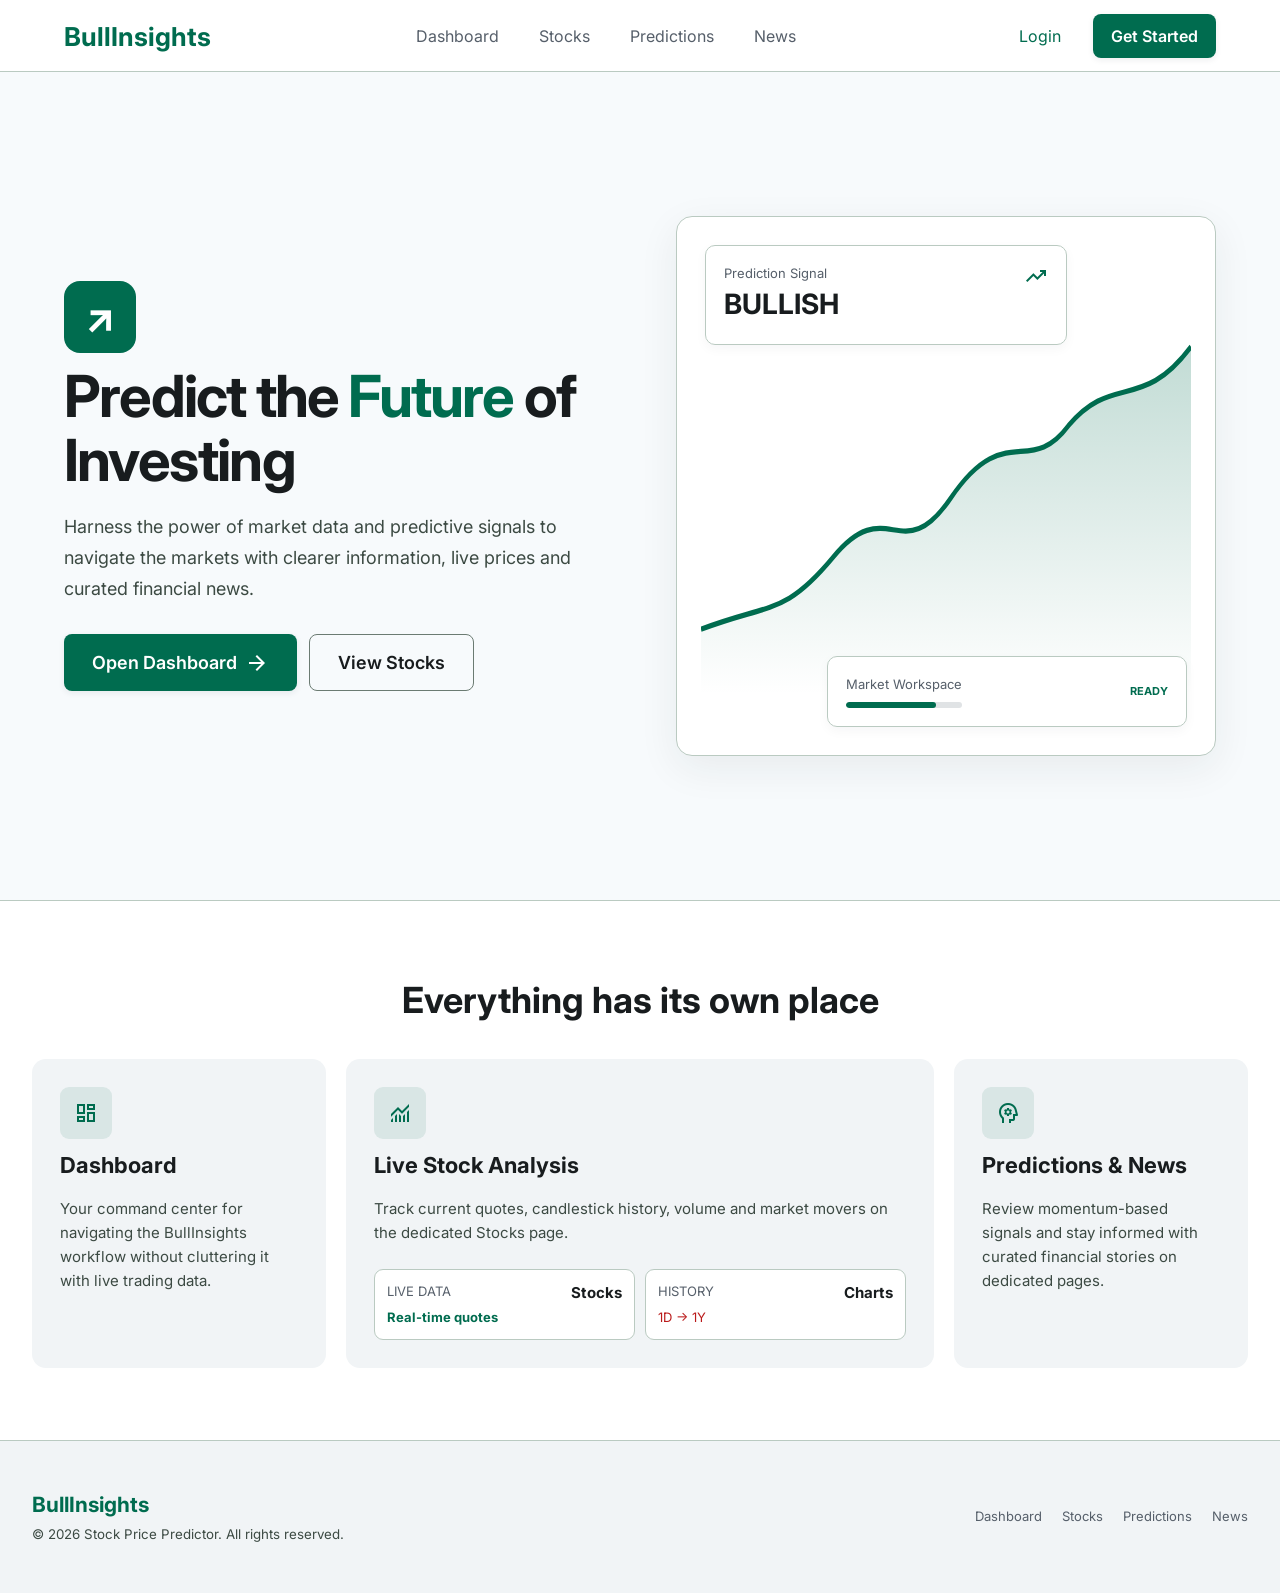
==== commit 2b195e31: "Simplify landing page navigation" ====
--- a/frontend/index.html
+++ b/frontend/index.html
@@ -1,44 +1,15 @@
 <!DOCTYPE html>
 <html lang="en">
 <head>
-  <meta charset="UTF-8">
-  <meta name="viewport" content="width=device-width, initial-scale=1.0">
-  <title>BullInsights - Predict the Future of Investing</title>
-  <link rel="preconnect" href="https://fonts.googleapis.com">
-  <link rel="preconnect" href="https://fonts.gstatic.com" crossorigin>
-  <link href="https://fonts.googleapis.com/css2?family=Inter:wght@400;500;600;700&display=swap" rel="stylesheet">
-  <link href="https://fonts.googleapis.com/css2?family=Material+Symbols+Outlined:wght,FILL@100..700,0..1&display=swap" rel="stylesheet">
-  <link rel="stylesheet" href="css/style.css">
+  <meta charset="UTF-8"><meta name="viewport" content="width=device-width, initial-scale=1.0"><title>BullInsights — Predict the Future of Investing</title>
+  <link rel="preconnect" href="https://fonts.googleapis.com"><link rel="preconnect" href="https://fonts.gstatic.com" crossorigin><link href="https://fonts.googleapis.com/css2?family=Inter:wght@400;500;600;700&display=swap" rel="stylesheet"><link href="https://fonts.googleapis.com/css2?family=Material+Symbols+Outlined:wght,FILL@100..700,0..1&display=swap" rel="stylesheet"><link rel="stylesheet" href="css/style.css">
 </head>
 <body>
-  <header class="topbar">
-    <nav class="nav container"><a class="brand" href="index.html">BullInsights</a>
-      <div class="nav-links"><a href="dashboard.html">Stocks</a><a href="news.html">News</a></div>
-      <div class="actions"><button class="icon-btn"><span class="material-symbols-outlined">notifications</span></button><button class="icon-btn"><span class="material-symbols-outlined">account_circle</span></button><button class="login">Login</button><a class="btn primary" href="dashboard.html">Sign Up</a></div>
-    </nav>
-  </header>
+  <header class="topbar"><nav class="nav container"><a class="brand" href="index.html">BullInsights</a><div class="nav-links"><a href="dashboard.html">Dashboard</a><a href="stocks.html">Stocks</a><a href="predictions.html">Predictions</a><a href="news.html">News</a></div><div class="actions"><button class="login">Login</button><a class="btn primary" href="dashboard.html">Get Started</a></div></nav></header>
   <main>
-    <section class="hero container">
-      <div class="hero-copy">
-        <div class="logo-mark">↗</div>
-        <h1>Predict the <span>Future</span> of Investing</h1>
-        <p>Harness the power of AI to navigate the markets. Real-time insights, precise data, and curated intelligence for the modern investor.</p>
-        <div class="hero-actions"><a class="btn primary large" href="dashboard.html">Get Started <span class="material-symbols-outlined">arrow_forward</span></a><a class="btn secondary large" href="dashboard.html">View Demo</a></div>
-      </div>
-      <div class="hero-visual">
-        <div class="visual-chart">
-          <div class="mini-card"><div><small>Predicted High</small><strong>$342.50</strong></div><span class="material-symbols-outlined green">trending_up</span></div>
-          <div class="fake-chart"><svg viewBox="0 0 500 280" preserveAspectRatio="none"><defs><linearGradient id="g" x1="0" x2="0" y1="0" y2="1"><stop offset="0" stop-color="#006c4f" stop-opacity=".24"/><stop offset="1" stop-color="#006c4f" stop-opacity="0"/></linearGradient></defs><path fill="url(#g)" d="M0 230 C70 210 85 220 135 175 C190 125 205 185 255 130 C310 70 335 115 375 75 C420 35 450 65 500 15 V280 H0Z"/><path fill="none" stroke="#006c4f" stroke-width="4" d="M0 230 C70 210 85 220 135 175 C190 125 205 185 255 130 C310 70 335 115 375 75 C420 35 450 65 500 15"/></svg></div>
-          <div class="mini-card sentiment"><div><small>Market Sentiment</small><div class="progress"><i></i></div></div><b>BULLISH</b></div>
-        </div>
-      </div>
-    </section>
-    <section class="features"><div class="container"><div class="section-title"><h2>Precision Tools for Smart Trades</h2></div><div class="feature-grid">
-      <article><div class="feature-icon"><span class="material-symbols-outlined">psychology</span></div><h3>AI-Powered Predictions</h3><p>Leverage advanced machine learning algorithms to forecast market movements and identify high-probability trading opportunities before they happen.</p></article>
-      <article class="wide"><div class="feature-icon"><span class="material-symbols-outlined">monitoring</span></div><h3>Live Market Data</h3><p>Track equities and market indicators with clear, timely data.</p><div class="market-mini"><div><small>NIFTY 50</small><strong>22,453.30</strong><b>↑ 0.45%</b></div><div><small>BANKNIFTY</small><strong>47,211.05</strong><em>↓ 0.12%</em></div></div></article>
-      <article><div class="feature-icon"><span class="material-symbols-outlined">newspaper</span></div><h3>Curated Financial News</h3><p>Cut through the noise with financial news and sentiment focused on market-moving stories.</p></article>
-    </div></div></section>
+    <section class="hero container"><div class="hero-copy"><div class="logo-mark">↗</div><h1>Predict the <span>Future</span> of Investing</h1><p>Harness the power of market data and predictive signals to navigate the markets with clearer information, live prices and curated financial news.</p><div class="hero-actions"><a class="btn primary large" href="dashboard.html">Open Dashboard <span class="material-symbols-outlined">arrow_forward</span></a><a class="btn secondary large" href="stocks.html">View Stocks</a></div></div><div class="hero-visual"><div class="visual-chart"><div class="mini-card"><div><small>Prediction Signal</small><strong>BULLISH</strong></div><span class="material-symbols-outlined green">trending_up</span></div><div class="fake-chart"><svg viewBox="0 0 500 280" preserveAspectRatio="none"><defs><linearGradient id="g" x1="0" x2="0" y1="0" y2="1"><stop offset="0" stop-color="#006c4f" stop-opacity=".24"/><stop offset="1" stop-color="#006c4f" stop-opacity="0"/></linearGradient></defs><path fill="url(#g)" d="M0 230 C70 210 85 220 135 175 C190 125 205 185 255 130 C310 70 335 115 375 75 C420 35 450 65 500 15 V280 H0Z"/><path fill="none" stroke="#006c4f" stroke-width="4" d="M0 230 C70 210 85 220 135 175 C190 125 205 185 255 130 C310 70 335 115 375 75 C420 35 450 65 500 15"/></svg></div><div class="mini-card sentiment"><div><small>Market Workspace</small><div class="progress"><i></i></div></div><b>READY</b></div></div></div></section>
+    <section class="features"><div class="container"><div class="section-title"><h2>Everything has its own place</h2></div><div class="feature-grid"><article><div class="feature-icon"><span class="material-symbols-outlined">dashboard</span></div><h3>Dashboard</h3><p>Your command center for navigating the BullInsights workflow without cluttering it with live trading data.</p></article><article class="wide"><div class="feature-icon"><span class="material-symbols-outlined">monitoring</span></div><h3>Live Stock Analysis</h3><p>Track current quotes, candlestick history, volume and market movers on the dedicated Stocks page.</p><div class="market-mini"><div><small>LIVE DATA</small><strong>Stocks</strong><b>Real-time quotes</b></div><div><small>HISTORY</small><strong>Charts</strong><em>1D → 1Y</em></div></div></article><article><div class="feature-icon"><span class="material-symbols-outlined">psychology</span></div><h3>Predictions &amp; News</h3><p>Review momentum-based signals and stay informed with curated financial stories on dedicated pages.</p></article></div></div></section>
   </main>
-  <footer class="footer"><div class="container footer-inner"><div><strong>BullInsights</strong><small>© 2026 Stock Price Predictor. All rights reserved.</small></div><div class="footer-links"><a href="#">Company</a><a href="#">Help Center</a><a href="#">Legal</a><a href="#">Privacy Policy</a><a href="#">Terms of Service</a></div></div></footer>
+  <footer class="footer"><div class="container footer-inner"><div><strong>BullInsights</strong><small>© 2026 Stock Price Predictor. All rights reserved.</small></div><div class="footer-links"><a href="dashboard.html">Dashboard</a><a href="stocks.html">Stocks</a><a href="predictions.html">Predictions</a><a href="news.html">News</a></div></div></footer>
 </body>
-</html>
+</html>
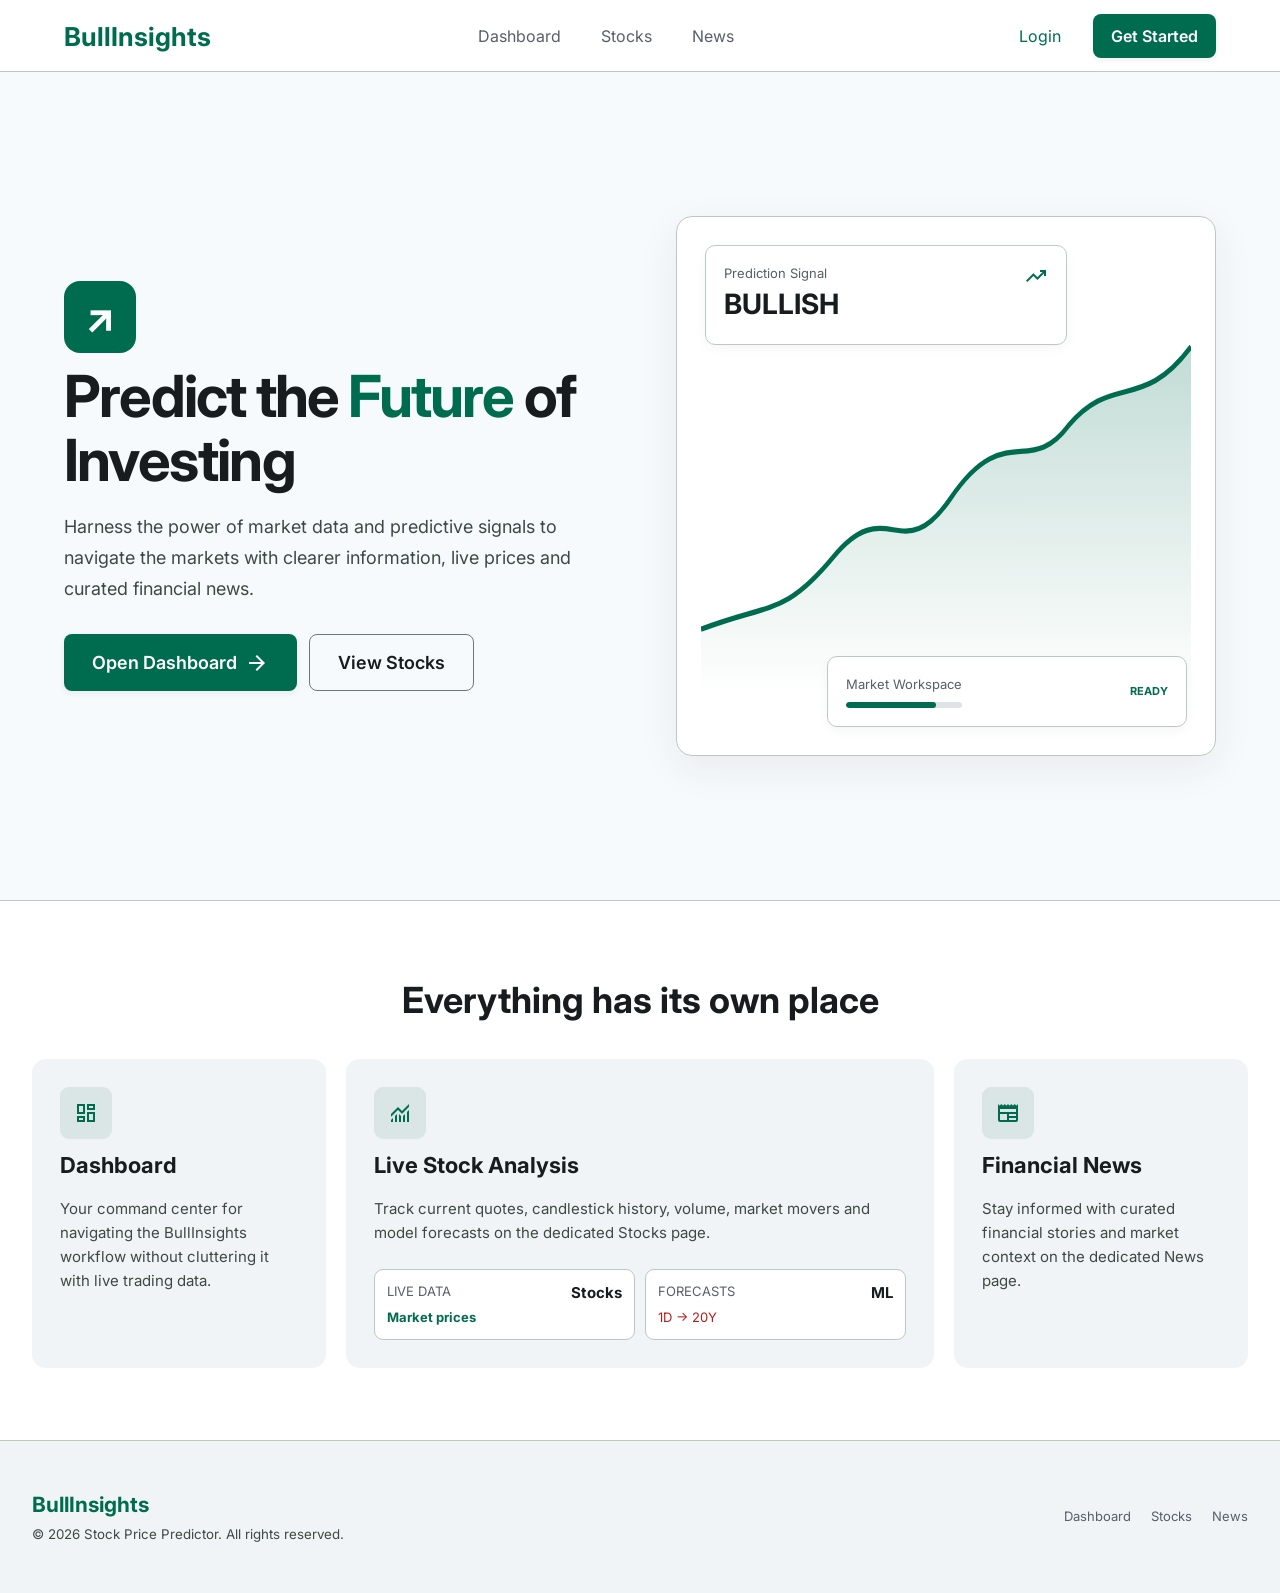
==== commit 5397afc8: "Remove standalone predictions navigation" ====
--- a/frontend/index.html
+++ b/frontend/index.html
@@ -5,11 +5,11 @@
   <link rel="preconnect" href="https://fonts.googleapis.com"><link rel="preconnect" href="https://fonts.gstatic.com" crossorigin><link href="https://fonts.googleapis.com/css2?family=Inter:wght@400;500;600;700&display=swap" rel="stylesheet"><link href="https://fonts.googleapis.com/css2?family=Material+Symbols+Outlined:wght,FILL@100..700,0..1&display=swap" rel="stylesheet"><link rel="stylesheet" href="css/style.css">
 </head>
 <body>
-  <header class="topbar"><nav class="nav container"><a class="brand" href="index.html">BullInsights</a><div class="nav-links"><a href="dashboard.html">Dashboard</a><a href="stocks.html">Stocks</a><a href="predictions.html">Predictions</a><a href="news.html">News</a></div><div class="actions"><button class="login">Login</button><a class="btn primary" href="dashboard.html">Get Started</a></div></nav></header>
+  <header class="topbar"><nav class="nav container"><a class="brand" href="index.html">BullInsights</a><div class="nav-links"><a href="dashboard.html">Dashboard</a><a href="stocks.html">Stocks</a><a href="news.html">News</a></div><div class="actions"><button class="login">Login</button><a class="btn primary" href="dashboard.html">Get Started</a></div></nav></header>
   <main>
     <section class="hero container"><div class="hero-copy"><div class="logo-mark">↗</div><h1>Predict the <span>Future</span> of Investing</h1><p>Harness the power of market data and predictive signals to navigate the markets with clearer information, live prices and curated financial news.</p><div class="hero-actions"><a class="btn primary large" href="dashboard.html">Open Dashboard <span class="material-symbols-outlined">arrow_forward</span></a><a class="btn secondary large" href="stocks.html">View Stocks</a></div></div><div class="hero-visual"><div class="visual-chart"><div class="mini-card"><div><small>Prediction Signal</small><strong>BULLISH</strong></div><span class="material-symbols-outlined green">trending_up</span></div><div class="fake-chart"><svg viewBox="0 0 500 280" preserveAspectRatio="none"><defs><linearGradient id="g" x1="0" x2="0" y1="0" y2="1"><stop offset="0" stop-color="#006c4f" stop-opacity=".24"/><stop offset="1" stop-color="#006c4f" stop-opacity="0"/></linearGradient></defs><path fill="url(#g)" d="M0 230 C70 210 85 220 135 175 C190 125 205 185 255 130 C310 70 335 115 375 75 C420 35 450 65 500 15 V280 H0Z"/><path fill="none" stroke="#006c4f" stroke-width="4" d="M0 230 C70 210 85 220 135 175 C190 125 205 185 255 130 C310 70 335 115 375 75 C420 35 450 65 500 15"/></svg></div><div class="mini-card sentiment"><div><small>Market Workspace</small><div class="progress"><i></i></div></div><b>READY</b></div></div></div></section>
-    <section class="features"><div class="container"><div class="section-title"><h2>Everything has its own place</h2></div><div class="feature-grid"><article><div class="feature-icon"><span class="material-symbols-outlined">dashboard</span></div><h3>Dashboard</h3><p>Your command center for navigating the BullInsights workflow without cluttering it with live trading data.</p></article><article class="wide"><div class="feature-icon"><span class="material-symbols-outlined">monitoring</span></div><h3>Live Stock Analysis</h3><p>Track current quotes, candlestick history, volume and market movers on the dedicated Stocks page.</p><div class="market-mini"><div><small>LIVE DATA</small><strong>Stocks</strong><b>Real-time quotes</b></div><div><small>HISTORY</small><strong>Charts</strong><em>1D → 1Y</em></div></div></article><article><div class="feature-icon"><span class="material-symbols-outlined">psychology</span></div><h3>Predictions &amp; News</h3><p>Review momentum-based signals and stay informed with curated financial stories on dedicated pages.</p></article></div></div></section>
+    <section class="features"><div class="container"><div class="section-title"><h2>Everything has its own place</h2></div><div class="feature-grid"><article><div class="feature-icon"><span class="material-symbols-outlined">dashboard</span></div><h3>Dashboard</h3><p>Your command center for navigating the BullInsights workflow without cluttering it with live trading data.</p></article><article class="wide"><div class="feature-icon"><span class="material-symbols-outlined">monitoring</span></div><h3>Live Stock Analysis</h3><p>Track current quotes, candlestick history, volume, market movers and model forecasts on the dedicated Stocks page.</p><div class="market-mini"><div><small>LIVE DATA</small><strong>Stocks</strong><b>Market prices</b></div><div><small>FORECASTS</small><strong>ML</strong><em>1D → 20Y</em></div></div></article><article><div class="feature-icon"><span class="material-symbols-outlined">newspaper</span></div><h3>Financial News</h3><p>Stay informed with curated financial stories and market context on the dedicated News page.</p></article></div></div></section>
   </main>
-  <footer class="footer"><div class="container footer-inner"><div><strong>BullInsights</strong><small>© 2026 Stock Price Predictor. All rights reserved.</small></div><div class="footer-links"><a href="dashboard.html">Dashboard</a><a href="stocks.html">Stocks</a><a href="predictions.html">Predictions</a><a href="news.html">News</a></div></div></footer>
+  <footer class="footer"><div class="container footer-inner"><div><strong>BullInsights</strong><small>© 2026 Stock Price Predictor. All rights reserved.</small></div><div class="footer-links"><a href="dashboard.html">Dashboard</a><a href="stocks.html">Stocks</a><a href="news.html">News</a></div></div></footer>
 </body>
 </html>
